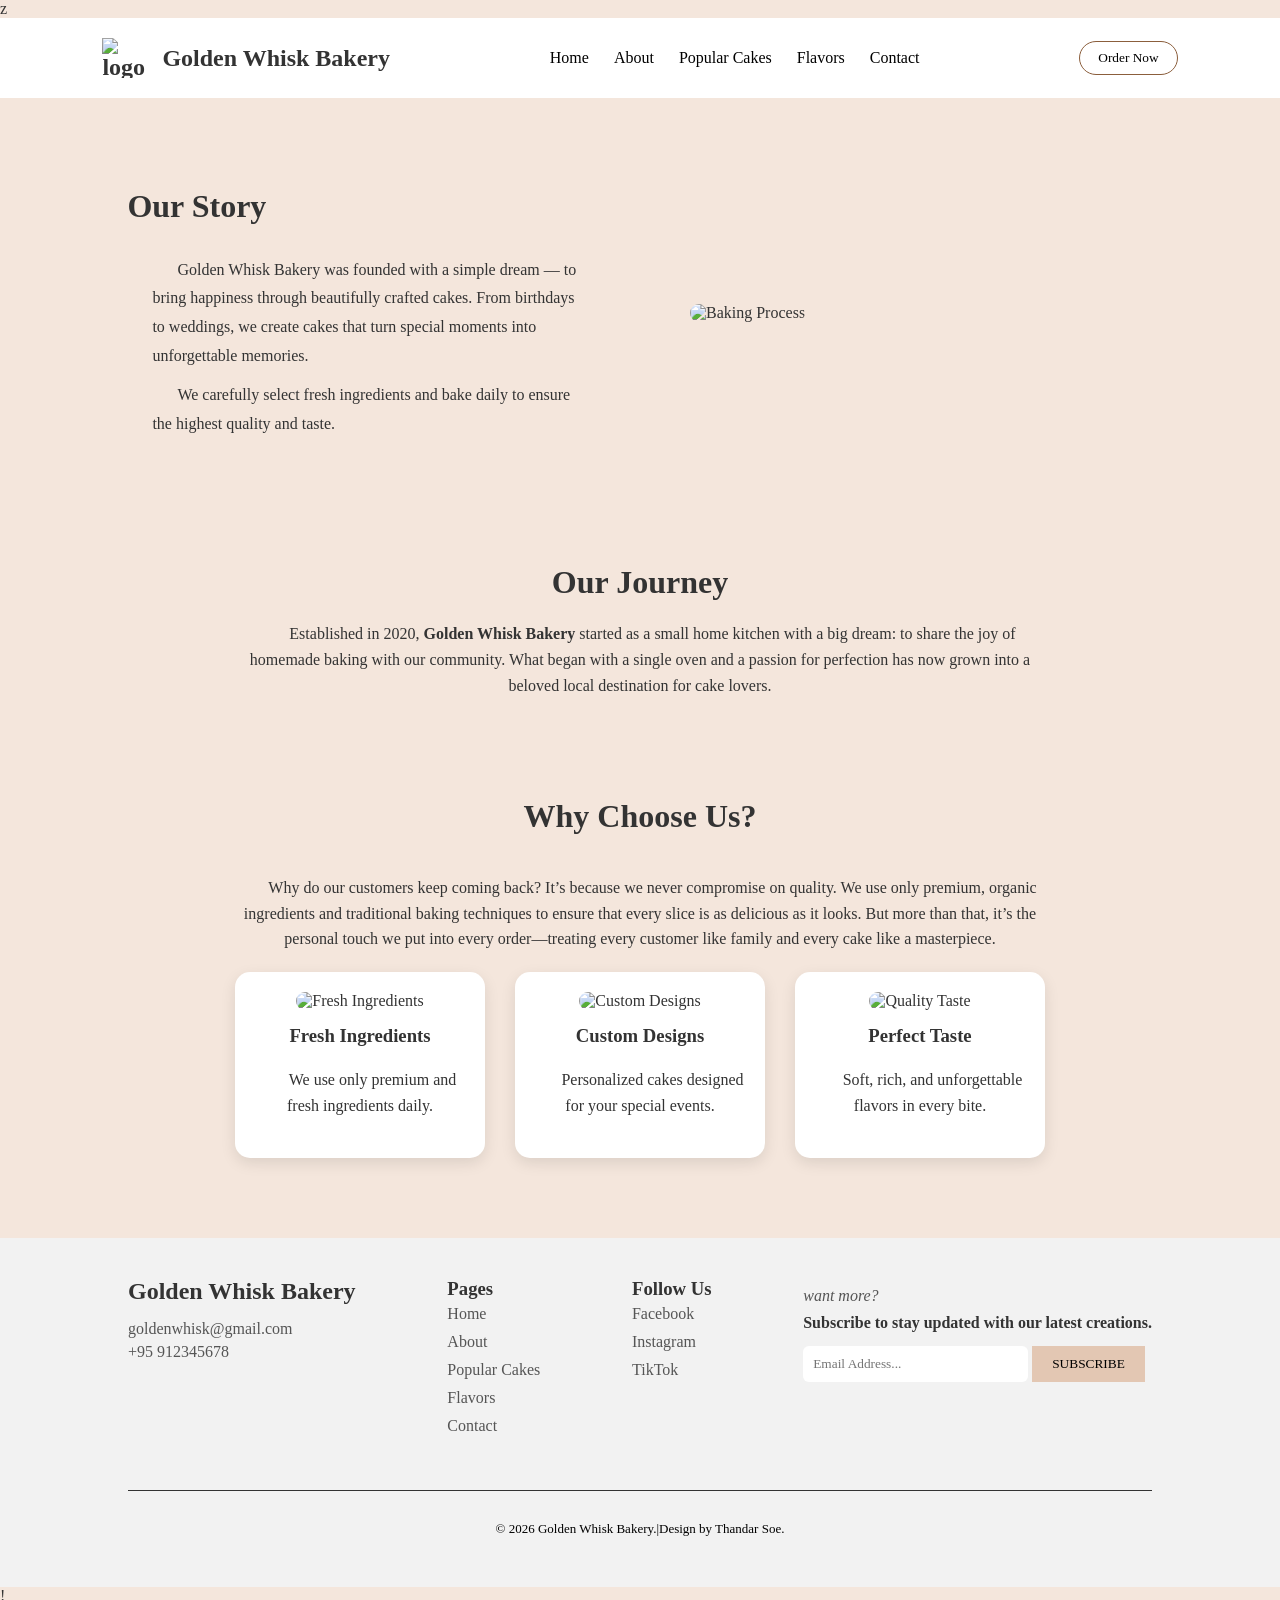
==== about.html @ e3c20210 "Add files via upload" ====
<!DOCTYPE html>
<html lang="en">
<head>
    <meta charset="UTF-8">
    <meta name="description" content="Indulge in the finest creations from Golden Whisk Bakery. Explore our popular custom birthday cakes, elegant wedding cakes, and delicious daily treats.">z
    <meta name="keywords" content="Golden Whisk Bakery, Birthday Cakes, Wedding Cakes, Custom Cakes, Premium Bakery, Pastries">
    <title>About - Golden Whisk Bakery</title>
    <link rel="stylesheet" href="style.css">
    <link rel="icon" href="cake logo (1).png">
</head> 

<body>
<!-- ===== NAVBAR ===== -->
<header>
    <nav>
        <div class="logo">
        <img src="offical logo.png" alt="logo">
            Golden Whisk Bakery</div>
        <ul>
            <li><a href="index.html">Home</a></li>
            <li><a href="about.html">About</a></li>
            <li><a href="cakes.html">Popular Cakes</a></li>
            <li><a href="flavors.html">Flavors</a></li>
            <li><a href="contact.html">Contact</a></li>
        </ul>
        <a href="ordernow.html"><button class="outline-btn">Order Now</button></a>
    </nav>
</header>
   
<!-- ===== STORY SECTION ===== -->
<section class="about-story">
    <div class="story-text">
        <h2>Our Story</h2>
        <p>
            Golden Whisk Bakery was founded with a simple dream —
            to bring happiness through beautifully crafted cakes.
            From birthdays to weddings, we create cakes that turn
            special moments into unforgettable memories.
        </p>

        <p>
            We carefully select fresh ingredients and bake daily
            to ensure the highest quality and taste.
        </p>
    </div>

    <div class="story-img">
        <img src="bak (1).jpg" alt="Baking Process">
    </div>

</section>
<br><br>
    <div class="about-details">
    <h2>Our Journey</h2>
    <p>
        Established in 2020, <strong>Golden Whisk Bakery</strong> started as a small home kitchen with a big dream: 
        to share the joy of homemade baking with our community. What began with a single oven and a passion for 
        perfection has now grown into a beloved local destination for cake lovers.
    </p>
</div>
<!-- ===== VALUES SECTION ===== -->
<section class="values">
    <h2>Why Choose Us?</h2>
         <p>
        Why do our customers keep coming back? It’s because we never compromise on quality. 
        We use only premium, organic ingredients and traditional baking techniques to ensure that 
        every slice is as delicious as it looks. But more than that, it’s the personal touch we 
        put into every order—treating every customer like family and every cake like a masterpiece.
    </p>
    <div class="value-cards">

        <div class="value-card">
            <img src="f (1).jpg" alt="Fresh Ingredients">
            <h3>Fresh Ingredients</h3>
            <p>We use only premium and fresh ingredients daily.</p>
        </div>

        <div class="value-card">
            <img src="c.jpg" alt="Custom Designs">
            <h3>Custom Designs</h3>
            <p>Personalized cakes designed for your special events.</p>
        </div>

        <div class="value-card">
            <img src="perfact.jpg" alt="Quality Taste">
            <h3>Perfect Taste</h3>
            <p>Soft, rich, and unforgettable flavors in every bite.</p>
        </div>
    </div>
</section>

<!-- FOOTER -->
<footer class="footer">

    <div class="footer-container">

        <div class="footer-box">
            <h2>Golden Whisk Bakery</h2>
            <p>goldenwhisk@gmail.com</p>
            <p>+95 912345678</p><br><br>
        </div>

        <div class="footer-box">
            <h3>Pages</h3>
            <a href="index.html"><p>Home</p></a>
            <a href="about.html"><p>About</p></a>
            <a href="cakes.html"><p>Popular Cakes</p></a>
            <a href="flavors.html"><p>Flavors</p></a>
            <a href="contact.html"><p>Contact</p></a>
        </div>

        <div class="footer-box">
            <h3>Follow Us</h3>
            <a href="https://www.facebook.com/soet95132?mibextid=ZbWKwL"><p>Facebook</p></a>
            <a href="https://www.instagram.com/soet95132?igsh=aTdlaHZ2dzA5MnQx"><p>Instagram</p></a>
            <a href="https://www.tiktok.com/@thandarsoe1088?_r=1&_t=ZS-957aoNJFtmy"><p>TikTok</p></a>
        </div>
        <!-- TOP SUBSCRIBE BAR -->
        <div class="sub-form">
            <form action="#confirm-box">
            <p>want more?</p>
            <h4>Subscribe to stay updated with our latest creations.</h4>
            <input type="email" placeholder="Email Address..." required>
            <button type="submit" class="order-btn">SUBSCRIBE</button>
            </form>
        </div>
    </div>
    
    <div class="footer-bottom"><p>© 2026 Golden Whisk Bakery.|Design by Thandar Soe.</p>
    </div>

</footer>

    <div id="confirm-box" class="modal-overlay">
    <div class="modal-content">
        <h3>Successful</h3>
        <a href="#" class="close-btn">OK</a>
    </div>
</div>


</body>
</html>!
---- style.css ----
/* ===================home start================ */

*{
    margin:0;
    padding:0;
    box-sizing:border-box;
    font-family: 'Georgia', serif;
}

body{
    background:#f4e6dc;
    color:#333;
}

/* ===== NAVBAR ===== */
header{
    padding:20px 8%;
    background:#f3e7dc;
    position: sticky;
    top: 0;
    z-index: 1000;
    background:white;
}

.outline-btn{
    padding:8px 18px;
    border-radius:20px;
    border:1px solid #8b5e3c;
    background:none;
    cursor:pointer;
}

nav{
    display:flex;
    justify-content:space-between;
    align-items:center;
}

.logo{
    font-size:24px;
    font-weight:bold;
    display: flex;
    align-items: center;
    gap: 10px;
}

.logo img{
    width: 50px;
    height: 40px;
    object-fit: contain;
}

nav ul{
    list-style:none;
    display:flex;
    gap:25px;
}

nav ul li a{
    text-decoration:none;
    color:black;
}

.btn{
    background:#8b3e2f;
    color:white;
    border:none;
    padding:10px 20px;
    border-radius:25px;
    cursor:pointer;
}

/* ===== HERO ===== */
.hero{
    display:flex;
    align-items:center;
    justify-content:space-between;
    padding:80px 8%;
}

.hero p{
    text-align: justify;
    text-indent: 25px;
    line-height: 1.6;
}

.hero-text{
    width:50%;
}

.hero-text h1{
    font-size:48px;
    margin-bottom:20px;
}

.hero-text p{
    margin-bottom:20px;
}

.hero-img img{
    width:300px;
    border-radius:20px;
}
.hero-imge img{
    margin: 30px;
    width:300px;
    border-radius:20px;
}

/* ===== CATEGORY SECTION ===== */
.categories{
    display:flex;
    justify-content:center;
    gap:30px;
    padding:50px 5%;
    background:#f5efe9;
    flex-wrap:wrap;
}

.category{
    text-align:center;
    width:150px;
}

.category img{
    width:150px;
    height:150px;
    border-radius:50%;
    object-fit:cover;
    margin-bottom:10px;
    transition:0.3s;
}

/* Hover Effect */
.category img:hover{
    transform:scale(1.1);
}

.category p{
    font-size:14px;
    color:#333;
}

/* ===========about page start============== */

/* ===== STORY SECTION ===== */
.about-story{
    display:flex;
    padding:80px 8%;
    align-items:center;
    gap:50px;
}

.story-text{
    width:50%;
    line-height: 1.8;
    text-indent: 25px;
}

.story-text h2{
    margin-bottom:20px;
    font-size:32px;
}

.story-img img{
    width:400px;
    border-radius:20px;
    height: auto;
}

.about-details p{
    text-align: center;
    line-height: 1.6;
    max-width: 800px;
    margin: 20px auto;
    text-indent: 25px;
}

.about-details h2{
    text-align: center; 
    font-size: 32px;
}

/* ===== VALUES SECTION ===== */
.values{
    padding: 80px 8%;
    text-align: center;
}

.values h2{
    margin-bottom: 40px;
    font-size: 32px;
}

.values p{
    text-align: center;
    line-height: 1.6;
    max-width: 800px;
    margin: 20px auto;
    text-indent: 25px;
}

.value-cards{
    display:flex;
    justify-content:center;
    gap:30px;
}

.value-card{
    background:white;
    padding:20px;
    border-radius:15px;
    width:250px;
    box-shadow:0 5px 15px rgba(0,0,0,0.1);
}

.value-card img{
    width:100%;
    border-radius:15px;
    margin-bottom:15px;
}

.p-about{
    text-align: center;
}


/* ===================our cake start==================== */
.section{
    padding:50px;
    text-align:center;
}

.section-header {
    display: flex;
    justify-content: space-between;
    align-items: center;
    margin-bottom: 20px;
}

.section-header h2, p{
    margin: 10px 50px;
}

/* Category Grid Layout */
.category-grid {
    display: grid;
    grid-template-columns: repeat(auto-fit, minmax(180px, 1fr));
    gap: 15px;
}

/* Individual Card Styling */
.category-card {
    background: #ffffff;
    border-radius: 12px;
    padding: 20px;
    display: flex;
    justify-content: center;
    align-items: center;
    text-decoration: none;
    color: #333;
    box-shadow: 0 2px 8px rgba(0, 0, 0, 0.05); /* Soft shadow */
    transition: transform 0.2s ease, box-shadow 0.2s ease;
}

.category-card:hover {
    transform: translateY(-3px);
    box-shadow: 0 4px 12px rgba(0, 0, 0, 0.1);
}

.card-icon {
    font-size: 1.2rem;
    margin-right: 10px;
}

.category-name {
    font-weight: 500;
    font-size: 0.95rem;
    color: #2d6a4f;
}

/* ===== CAKE GALLERY ===== */
.cake-gallery{
    display:grid;
    grid-template-columns:repeat(4, 1fr);
    gap:25px;
    padding:50px 8%;
    background:#f8f8f8;
}

/* CARD */
.cake-item{
    text-align:center;
}

/* IMAGE */
.cake-item img{
    width:100%;
    height:220px;
    object-fit:cover;
    border-radius:5px;
    transition:0.3s;
}

/* HOVER EFFECT */
.cake-item img:hover{
    transform:scale(1.05);
}

/* TEXT */
.cake-item p{
    margin-top:10px;
    font-size:14px;
    color:#333;
}

/* ================flavors star=================== */
aside h3 {
     margin-top: 0;
    color: #850e35; 
    border-bottom: 2px solid #850e35;
    padding-bottom: 10px;
    text-align: center;
}
 
aside ul {
    list-style-type: none;
    padding: 0;
}
 
aside li {
    margin-bottom: 10px;
}
 
aside li a {
    text-decoration: none;
    color: #333;
    font-weight: bold;
    display: block;
    padding: 8px 12px;
    border-radius: 4px;
    transition: all 0.3s ease;
}
 
aside li a:hover {
    color: #450202;
    background-color: #fba2ab;
    padding-left: 20px;
}

.product-grid {
    gap: 20px;
    display: flex;
    flex-wrap: wrap;
    justify-content: center;
    align-items: center;
}

.product-card {
    background: white;
    padding: 15px;
    border-radius: 10px;
    text-align: center;
    border: 1px solid transparent;
    width: 300px;
}

.product-card:hover {
    border-color: var(--primary-green);
}
.product-card img{
    height: 300px;
    border-radius: 20px;
    width: 250px;
}

.btn-add {
    width: 100%;
    padding: 8px;
    background: none;
    border: 1px solid;
    border-radius: 5px;
    cursor: pointer;
    margin-top: 10px;
}
.section h2{
    padding: 30px 50px;
}

/* =================contact  start===================== */

.contact-section{
    display:flex;
    justify-content:space-between;
    padding:80px 10%;
    background:linear-gradient(to right, #eef2f7, #f6e8dc);
}

/* LEFT */
.contact-info{
    width:45%;
}

.contact-info h1{
    font-size:40px;
    margin-bottom:20px;
}

.contact-info p{
    color:#555;
    margin-bottom:15px;
}

.info-box p{
    margin:10px 0;
}


/* RIGHT FORM */
.contact-form{
    width:45%;
}

.contact-form form{
    display:flex;
    flex-direction:column;
}

.contact-form input,
.contact-form textarea{
    padding:12px;
    margin-bottom:15px;
    border-radius:8px;
    border:1px solid #ccc;
}

.contact-form textarea{
    height:120px;
}

/* BUTTON */
.contact-form button{
    padding:12px;
    border:none;
    border-radius:8px;
    background:linear-gradient(to right, purple, orange);
    color:white;
    font-size:16px;
    cursor:pointer;
}

.submit-btn {
  padding: 10px 20px;
  background: black;
  color: white;
  text-decoration: none;
  border-radius: 5px;
}


/* =========== footer start============ */
.footer{
    background:#f2f2f2;
    padding:40px 10%;
}

.footer-container{
    display:flex;
    justify-content:space-between;
    gap: 70px;
    
}

.footer-box h2,
.footer-box h4{
    margin-bottom:15px;
    white-space: nowrap;
}

.footer-box p{
    margin:5px 0;
    color:#555;
    /* white-space: nowrap; */
}

.footer-box a{
   text-decoration: none;
   display: flex;
   white-space: nowrap;
}

/* SUBSCRIBE BAR */
.sub-form p{
    margin:9px 0;
    color:#555;
    white-space: nowrap;
    font-style: italic;
}

.sub-form h3{
    white-space: nowrap;
}

.sub-form input{
    padding:10px;
    width:225px;
    border:none;
    margin-top: 4%;
}

.sub-form button{
    padding:10px 20px;
    border:none;
    background:#e3c7b3;
    cursor:pointer;
}

.footer-bottom {
    text-align: center;
    margin-top: 50px;
    padding-top: 20px;
    border-top: 1px solid #333;
    font-size: 13px;
    color: #000;
}

/* ===============event start=================== */

/* ===== GALLERY ===== */
.modern-gallery{
    display:grid;
    grid-template-columns:repeat(4, 1fr);
    gap:25px;
    padding:50px 8%;
    background:#d9cbbd;
}

.modern-gallery h2 {
    font-size: 1.5rem;
    margin-bottom: 5px;
    margin-top: 80px;
    color: #1a3c30;
}

.modern-gallery p{
    line-height: 1.6;
    margin: 50px ;
}

/* CARD */
.gallery-card{
    position:relative;
    overflow:hidden;
    border-radius:15px;
}

/* IMAGE */
.gallery-card img{
    width:100%;
    height:450px;
    object-fit:cover;
    display:block;
}

/* OVERLAY (dark bottom effect) */
.overlay{
    position:absolute;
    bottom:0;
    left:0;
    width:100%;
    height:40%;
    background:linear-gradient(to top, rgba(0,0,0,0.5), transparent);
}

/* PLUS ICON */
.plus{
    position:absolute;
    top:10px;
    right:10px;
    width:30px;
    height:30px;
    background:white;
    border-radius:50%;
    display:flex;
    justify-content:center;
    align-items:center;
    font-size:18px;
    cursor:pointer;
}

.plus a{
    text-decoration: none;
}

/* HOVER EFFECT */
.gallery-card:hover img{
    transform:scale(1.05);
    transition:0.3s;
}

/* ====================Order PAGE ================= */

.order-section{
    text-align:center;
    padding:60px;
    background:#f4e6dc;
}

.order-container{
    max-width: 900px;
    margin: 0 auto;
    padding: 20px;
    font-family: sans-serif;
}

.order-container h1{
    margin-bottom: 10px;
}

.form-grid {
    display: flex;
    gap: 50px; 
    flex-wrap: wrap;
    background: #fff;
    padding: 20px;
    border-radius: 8px;
}

.form-section {
    flex: 1;
    min-width: 300px;
}

.form-section h3{
    border-bottom: 2px solid #f0f0f0;
    padding-bottom: 10px;
    margin-bottom: 20px;
    color: #333;
}

label {
    display: block;
    margin-bottom: 5px;
    font-size: 14px;
    font-weight: bold;
    color: #555;
}

input, select, textarea{
    width: 100%;
    padding: 10px;
    margin-bottom: 20px;
    border: 1px solid #ccc;
    border-radius: 4px;
    box-sizing: border-box; 
}

.order-bon{
    width: 100%;
    padding: 15px;
    background: linear-gradient(45deg, #800080, #ffa500);
    color: white;
    border: none;
    border-radius: 5px;
    font-size: 16px;
    font-weight: bold;
    cursor: pointer;
    margin-top: 10px;
}

.order-bon:hover{
    opacity: 0.9;
}

/* =================button successful================== */
input{
    width: 100%;
    padding: 12px;
    border: 2px solid #ddd;
    border-radius: 6px;
    box-sizing: border-box;
    transition: border-color 0.3s;
}

.modal-overlay{
    position: fixed;
    top: 0; left: 0;
    width: 100%; height: 100%;
    background: rgba(0, 0, 0, 0.5);
    display: none; 
    justify-content: center;
    align-items: center;
}

.modal-overlay:target{
    display: flex;
}

.modal-content{
    background: white;
    padding: 25px;
    border-radius: 8px;
    text-align: center;
    box-shadow: 0 5px 15px rgba(0,0,0,0.3);
    animation: fadeIn 0.3s;
}

.close-btn{
    display: inline-block;
    margin-top: 15px;
    padding: 8px 25px;
    background: #28a745;
    color: white;
    text-decoration: none;
    border-radius: 5px;
}

@keyframes fadeIn{
    from { opacity: 0; transform: translateY(-20px); }
    to { opacity: 1; transform: translateY(0); }
}

/* ==================cheese============== */

/* Section Title */
.section-title{
    font-size: 24px;
    margin-bottom: 10px;
}

/* Divider Line */
.divider{
    width: 100%;
    height: 4px;
    background: gray;
    margin-bottom: 20px;
}

/* Grid Layout */
.image-grid{
    display: grid;
    grid-template-columns: repeat(5, 1fr); 
    gap: 40px;
    text-align: center;
}

/* Center align */
.image-item{
    display: flex;
    justify-content: center;
}

/* Circle Images */
.image-grid img{
    width: 160px;
    height: 160px;
    object-fit: cover;
    border-radius: 50%; 
}

.image-grid img:hover{
    transform:scale(1.1);
}

html{
    scroll-behavior: smooth;
}
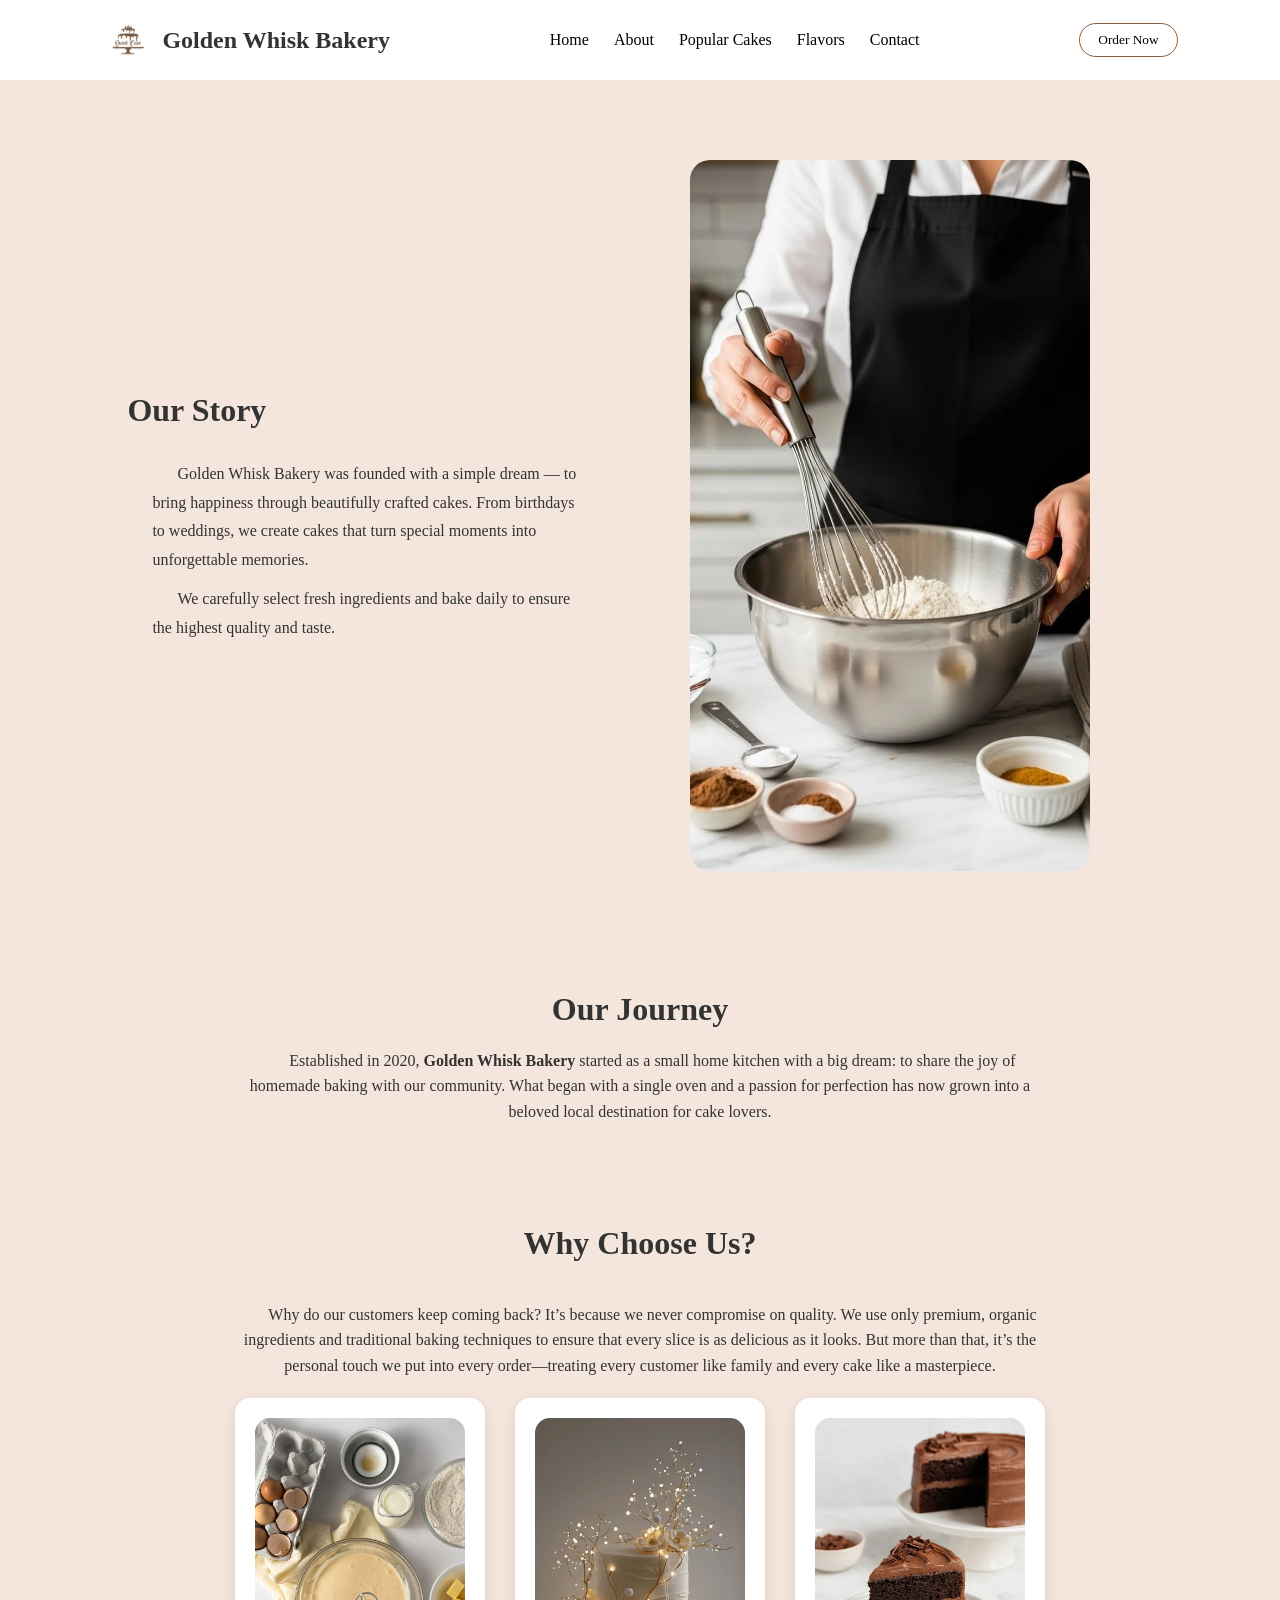
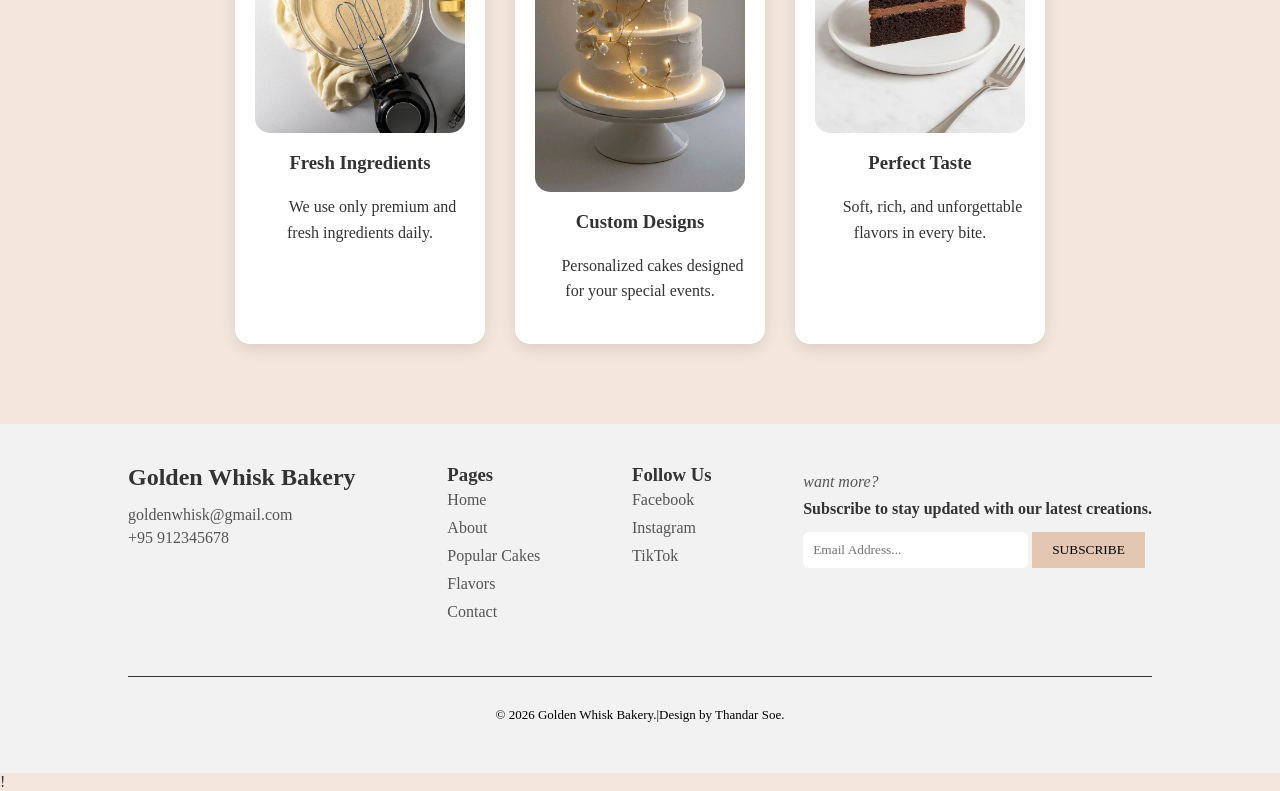
==== commit 8ad20c39: "Add files via upload" ====
--- a/about.html
+++ b/about.html
@@ -2,7 +2,7 @@
 <html lang="en">
 <head>
     <meta charset="UTF-8">
-    <meta name="description" content="Indulge in the finest creations from Golden Whisk Bakery. Explore our popular custom birthday cakes, elegant wedding cakes, and delicious daily treats.">z
+    <meta name="description" content="Indulge in the finest creations from Golden Whisk Bakery. Explore our popular custom birthday cakes, elegant wedding cakes, and delicious daily treats.">
     <meta name="keywords" content="Golden Whisk Bakery, Birthday Cakes, Wedding Cakes, Custom Cakes, Premium Bakery, Pastries">
     <title>About - Golden Whisk Bakery</title>
     <link rel="stylesheet" href="style.css">
